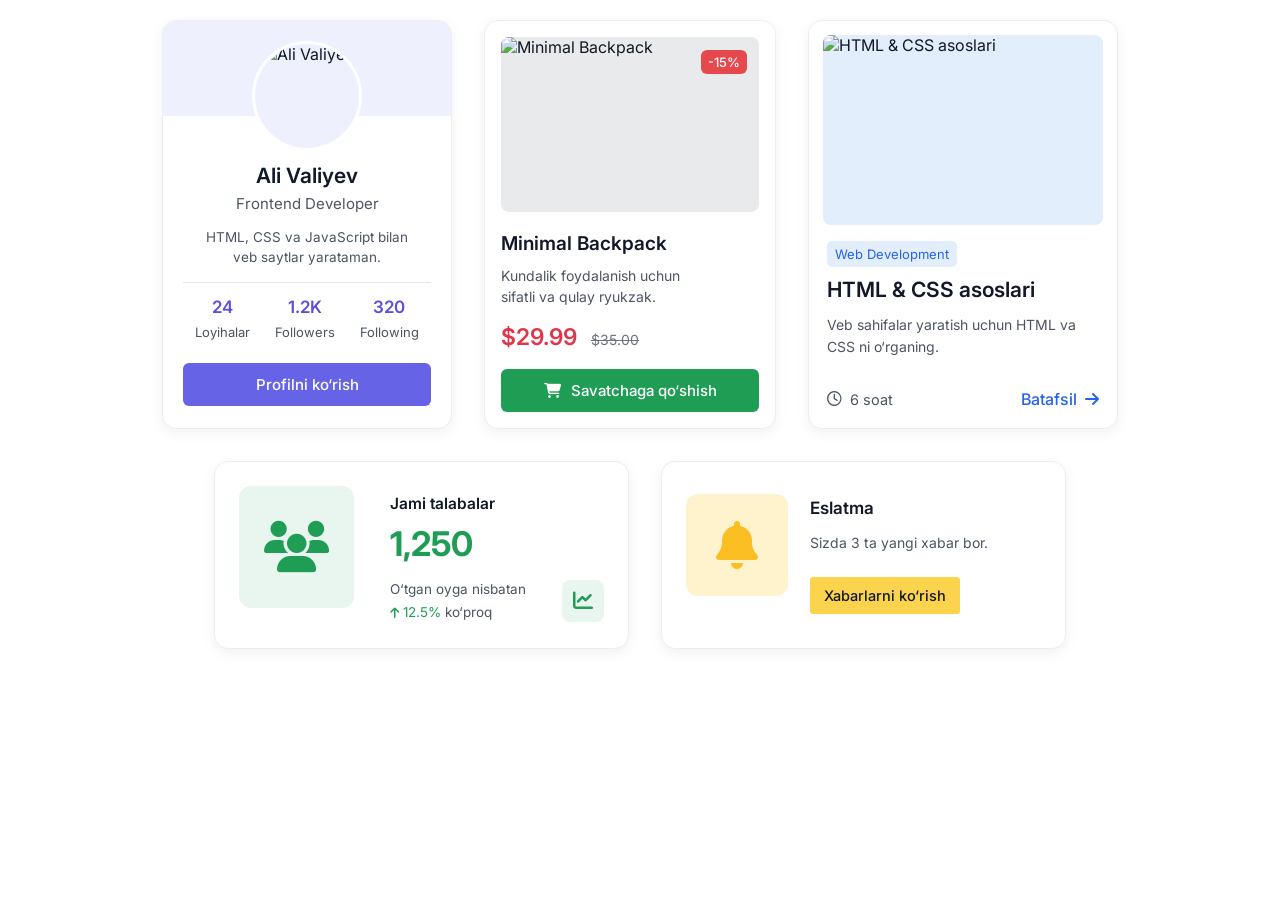
==== lesson-1/index.html @ 9f747f88 "Add HTML structure, CSS styles, and JavaScript for card components" ====
<!DOCTYPE html>
<html lang="uz">

<head>
   <meta charset="UTF-8">
   <meta name="viewport" content="width=device-width, initial-scale=1.0">

   <!-- Font -->
   <link rel="preconnect" href="https://fonts.googleapis.com">
   <link rel="preconnect" href="https://fonts.gstatic.com" crossorigin>
   <link href="https://fonts.googleapis.com/css2?family=Inter:wght@400;500;600;700&display=swap" rel="stylesheet">

   <!-- Icons -->
   <link rel="stylesheet" href="https://cdnjs.cloudflare.com/ajax/libs/font-awesome/6.5.1/css/all.min.css">

   <title>Cards</title>

   <style>
      * {
         margin: 0;
         padding: 0;
         box-sizing: border-box;
      }

      body {
         background: #ffffff;
         font-family: 'Inter', sans-serif;
         color: #111827;
         padding: 20px;
      }

      .container {
         max-width: 980px;
         margin: 0 auto;
      }

      .row {
         display: flex;
         gap: 32px;
         flex-wrap: wrap;
         justify-content: center;
      }

      .row+.row {
         margin-top: 32px;
      }

      .card {
         background: #fff;
         border: 1px solid #eceef2;
         border-radius: 14px;
         box-shadow: 0 4px 14px rgba(17, 24, 39, 0.06);
         overflow: hidden;
      }

      .btn {
         display: flex;
         align-items: center;
         justify-content: center;
         gap: 10px;
         width: 100%;
         padding: 12px;
         border: none;
         border-radius: 6px;
         color: #fff;
         font-family: inherit;
         font-size: 15px;
         font-weight: 500;
         cursor: pointer;
         transition: opacity 0.2s;
      }

      .btn:hover {
         opacity: 0.9;
      }

      /* ===== Profile card ===== */
      .profile {
         width: 290px;
         text-align: center;
      }

      .profile-cover {
         height: 95px;
         background: #eef0fe;
      }

      .profile-avatar {
         width: 110px;
         height: 110px;
         margin: -75px auto 0;
         border-radius: 50%;
         border: 3px solid #fff;
         background: #eef0fe;
         overflow: hidden;
         position: relative;
      }

      .profile-avatar img {
         width: 100%;
         height: 100%;
         object-fit: cover;
      }

      .profile-body {
         padding: 12px 20px 20px;
      }

      .profile-name {
         font-size: 21px;
         font-weight: 600;
         margin-bottom: 6px;
      }

      .profile-role {
         font-size: 15px;
         color: #4b5563;
         margin-bottom: 14px;
      }

      .profile-desc {
         font-size: 13.5px;
         color: #4b5563;
         line-height: 1.5;
         padding-bottom: 14px;
         border-bottom: 1px solid #e5e7eb;
      }

      .profile-stats {
         display: flex;
         justify-content: space-around;
         margin: 14px 0 22px;
      }

      .profile-stats b {
         display: block;
         font-size: 17px;
         font-weight: 600;
         color: #5b50d6;
         margin-bottom: 4px;
      }

      .profile-stats span {
         font-size: 13px;
         color: #4b5563;
      }

      .btn-purple {
         background: #6763e6;
      }

      /* ===== Product card ===== */
      .product {
         width: 292px;
         padding: 16px;
      }

      .product-image {
         position: relative;
         height: 175px;
         border-radius: 8px;
         overflow: hidden;
         background: #e9eaec;
      }

      .product-image img {
         width: 100%;
         height: 100%;
         object-fit: cover;
      }

      .badge-sale {
         position: absolute;
         top: 13px;
         right: 12px;
         background: #e5484d;
         color: #fff;
         font-size: 13px;
         font-weight: 500;
         padding: 4px 7px;
         border-radius: 6px;
      }

      .product-title {
         font-size: 19px;
         font-weight: 600;
         margin: 20px 0 10px;
      }

      .product-desc {
         font-size: 14px;
         color: #4b5563;
         line-height: 1.5;
         max-width: 190px;
      }

      .product-price {
         display: flex;
         align-items: baseline;
         gap: 14px;
         margin: 16px 0 18px;
      }

      .product-price b {
         font-size: 23px;
         font-weight: 600;
         color: #e0364a;
      }

      .product-price s {
         font-size: 14px;
         color: #6b7280;
      }

      .btn-green {
         background: #1f9d55;
      }

      /* ===== Course card ===== */
      .course {
         width: 310px;
         padding: 14px;
      }

      .course-image {
         height: 190px;
         border-radius: 8px;
         background: #e3eefd;
         overflow: hidden;
      }

      .course-image img {
         width: 100%;
         height: 100%;
         object-fit: cover;
      }

      .course-body {
         padding: 16px 4px 4px;
      }

      .course-tag {
         display: inline-block;
         background: #e3eefd;
         color: #2563eb;
         font-size: 13px;
         padding: 5px 8px;
         border-radius: 5px;
      }

      .course-title {
         font-size: 21px;
         font-weight: 600;
         margin: 10px 0 12px;
      }

      .course-desc {
         font-size: 14px;
         color: #4b5563;
         line-height: 1.55;
      }

      .course-footer {
         display: flex;
         justify-content: space-between;
         align-items: center;
         margin-top: 32px;
      }

      .course-time {
         display: flex;
         align-items: center;
         gap: 8px;
         font-size: 14.5px;
         color: #4b5563;
      }

      .course-link {
         display: flex;
         align-items: center;
         gap: 8px;
         color: #2563eb;
         font-size: 16px;
         font-weight: 500;
         text-decoration: none;
      }

      /* ===== Stats card ===== */
      .stats {
         width: 415px;
         padding: 24px;
         display: flex;
         gap: 36px;
         position: relative;
      }

      .icon-box {
         flex-shrink: 0;
         display: flex;
         align-items: center;
         justify-content: center;
         border-radius: 12px;
      }

      .stats-icon {
         width: 115px;
         height: 122px;
         background: #e9f6ef;
         color: #1f9d55;
         font-size: 52px;
      }

      .stats-title {
         font-size: 15.5px;
         font-weight: 600;
         margin-top: 8px;
      }

      .stats-number {
         font-size: 34px;
         font-weight: 700;
         color: #1f9d55;
         margin: 10px 0 14px;
      }

      .stats-text {
         font-size: 13.5px;
         color: #4b5563;
         line-height: 1.7;
      }

      .stats-text .up {
         color: #1f9d55;
      }

      .stats-text .up i {
         font-size: 12px;
      }

      .stats-chart {
         position: absolute;
         right: 24px;
         bottom: 26px;
         width: 42px;
         height: 42px;
         border-radius: 8px;
         background: #e9f6ef;
         color: #1f9d55;
         font-size: 20px;
      }

      /* ===== Notification card ===== */
      .notify {
         width: 405px;
         padding: 30px 24px;
         display: flex;
         gap: 22px;
      }

      .notify-icon {
         width: 102px;
         height: 102px;
         background: #fef3cd;
         margin-top: 2px;
         color: #fbbf24;
         font-size: 48px;
      }

      .notify-title {
         font-size: 17px;
         font-weight: 600;
         margin-top: 6px;
      }

      .notify-text {
         font-size: 14px;
         color: #4b5563;
         margin: 16px 0 26px;
      }

      .btn-yellow {
         width: auto;
         background: #fcd34d;
         color: #111827;
         padding: 10px 14px;
         border-radius: 3px;
         font-size: 14.5px;
      }
   </style>
</head>

<body>
   <div class="container">

      <div class="row">

         <!-- Profile card -->
         <div class="card profile">
            <div class="profile-cover"></div>

            <div class="profile-avatar">
               <img src="https://api.dicebear.com/9.x/avataaars/svg?seed=Ali&backgroundColor=eef0fe&top=shortFlat&hairColor=2c1b18&eyes=happy&eyebrows=defaultNatural&mouth=smile&skinColor=edb98a&clothing=hoodie&clothesColor=5b50d6&facialHairProbability=0&accessoriesProbability=0" alt="Ali Valiyev">
            </div>

            <div class="profile-body">
               <h2 class="profile-name">Ali Valiyev</h2>
               <p class="profile-role">Frontend Developer</p>
               <p class="profile-desc">
                  HTML, CSS va JavaScript bilan<br>
                  veb saytlar yarataman.
               </p>

               <div class="profile-stats">
                  <div><b>24</b><span>Loyihalar</span></div>
                  <div><b>1.2K</b><span>Followers</span></div>
                  <div><b>320</b><span>Following</span></div>
               </div>

               <button class="btn btn-purple">Profilni ko‘rish</button>
            </div>
         </div>

         <!-- Product card -->
         <div class="card product">
            <div class="product-image">
               <img src="https://images.unsplash.com/photo-1553062407-98eeb64c6a62?w=600" alt="Minimal Backpack">
               <span class="badge-sale">-15%</span>
            </div>

            <h2 class="product-title">Minimal Backpack</h2>
            <p class="product-desc">
               Kundalik foydalanish uchun sifatli va qulay ryukzak.
            </p>

            <div class="product-price">
               <b>$29.99</b>
               <s>$35.00</s>
            </div>

            <button class="btn btn-green">
               <i class="fa-solid fa-cart-shopping"></i>
               Savatchaga qo‘shish
            </button>
         </div>

         <!-- Course card -->
         <div class="card course">
            <div class="course-image">
               <img src="https://images.unsplash.com/photo-1498050108023-c5249f4df085?w=700" alt="HTML & CSS asoslari">
            </div>

            <div class="course-body">
               <span class="course-tag">Web Development</span>
               <h2 class="course-title">HTML &amp; CSS asoslari</h2>
               <p class="course-desc">
                  Veb sahifalar yaratish uchun HTML va CSS ni o‘rganing.
               </p>

               <div class="course-footer">
                  <span class="course-time">
                     <i class="fa-regular fa-clock"></i>
                     6 soat
                  </span>

                  <a href="#" class="course-link">
                     Batafsil
                     <i class="fa-solid fa-arrow-right"></i>
                  </a>
               </div>
            </div>
         </div>

      </div>

      <div class="row">

         <!-- Statistics card -->
         <div class="card stats">
            <div class="icon-box stats-icon">
               <i class="fa-solid fa-users"></i>
            </div>

            <div>
               <h3 class="stats-title">Jami talabalar</h3>
               <h2 class="stats-number">1,250</h2>
               <p class="stats-text">
                  O‘tgan oyga nisbatan<br>
                  <span class="up"><i class="fa-solid fa-arrow-up"></i> 12.5%</span> ko‘proq
               </p>
            </div>

            <div class="icon-box stats-chart">
               <i class="fa-solid fa-chart-line"></i>
            </div>
         </div>

         <!-- Notification card -->
         <div class="card notify">
            <div class="icon-box notify-icon">
               <i class="fa-solid fa-bell"></i>
            </div>

            <div>
               <h3 class="notify-title">Eslatma</h3>
               <p class="notify-text">Sizda 3 ta yangi xabar bor.</p>
               <button class="btn btn-yellow">Xabarlarni ko‘rish</button>
            </div>
         </div>

      </div>

   </div>
</body>

</html>
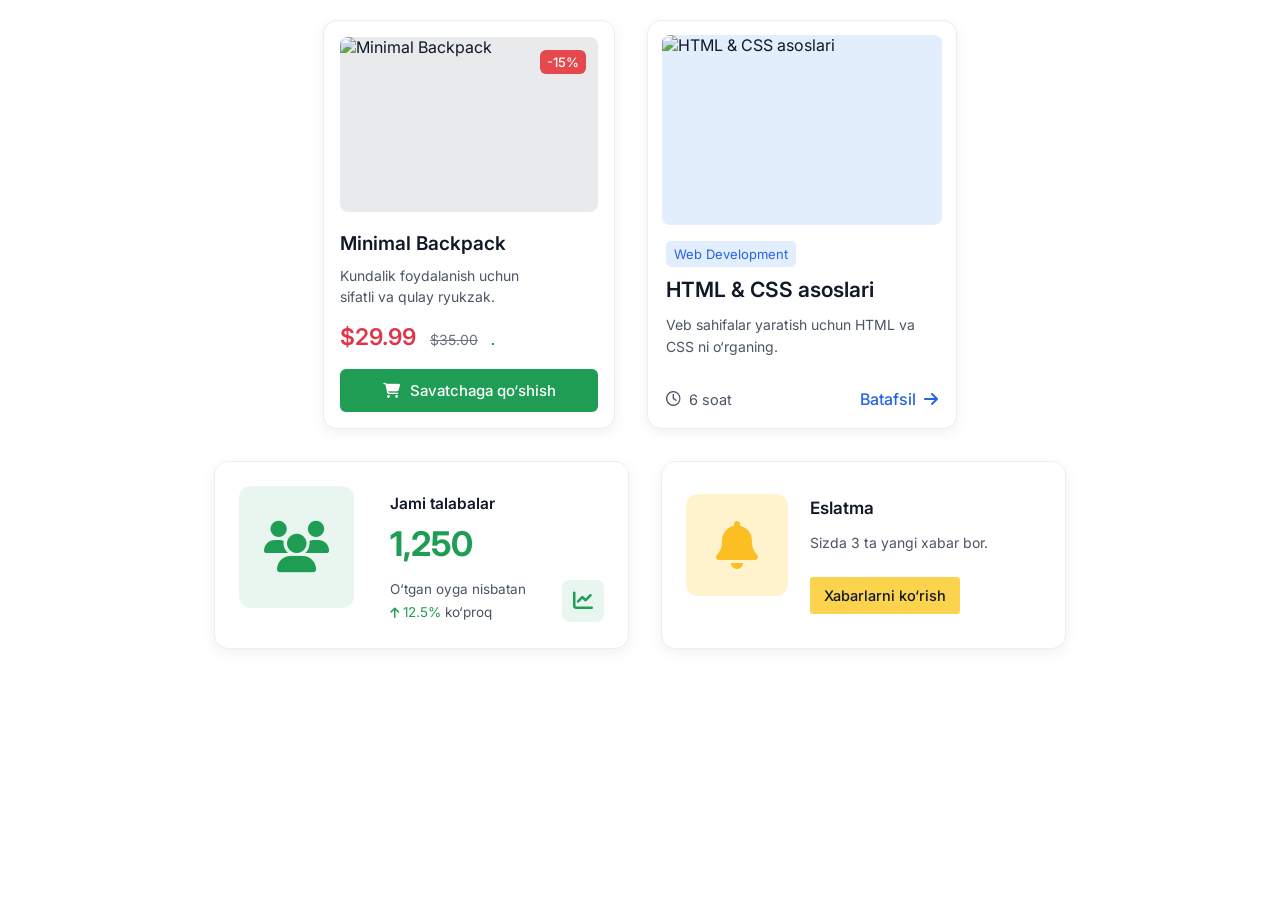
==== commit ab1d4e39: "Add new features and examples for various HTML and JavaScript tasks - Implement a simple calculator " ====
--- a/lesson-1/index.html
+++ b/lesson-1/index.html
@@ -74,80 +74,7 @@
          opacity: 0.9;
       }
 
-      /* ===== Profile card ===== */
-      .profile {
-         width: 290px;
-         text-align: center;
-      }
-
-      .profile-cover {
-         height: 95px;
-         background: #eef0fe;
-      }
-
-      .profile-avatar {
-         width: 110px;
-         height: 110px;
-         margin: -75px auto 0;
-         border-radius: 50%;
-         border: 3px solid #fff;
-         background: #eef0fe;
-         overflow: hidden;
-         position: relative;
-      }
-
-      .profile-avatar img {
-         width: 100%;
-         height: 100%;
-         object-fit: cover;
-      }
-
-      .profile-body {
-         padding: 12px 20px 20px;
-      }
-
-      .profile-name {
-         font-size: 21px;
-         font-weight: 600;
-         margin-bottom: 6px;
-      }
-
-      .profile-role {
-         font-size: 15px;
-         color: #4b5563;
-         margin-bottom: 14px;
-      }
-
-      .profile-desc {
-         font-size: 13.5px;
-         color: #4b5563;
-         line-height: 1.5;
-         padding-bottom: 14px;
-         border-bottom: 1px solid #e5e7eb;
-      }
-
-      .profile-stats {
-         display: flex;
-         justify-content: space-around;
-         margin: 14px 0 22px;
-      }
-
-      .profile-stats b {
-         display: block;
-         font-size: 17px;
-         font-weight: 600;
-         color: #5b50d6;
-         margin-bottom: 4px;
-      }
-
-      .profile-stats span {
-         font-size: 13px;
-         color: #4b5563;
-      }
-
-      .btn-purple {
-         background: #6763e6;
-      }
+
 
       /* ===== Product card ===== */
       .product {
@@ -394,31 +321,7 @@
 
       <div class="row">
 
-         <!-- Profile card -->
-         <div class="card profile">
-            <div class="profile-cover"></div>
-
-            <div class="profile-avatar">
-               <img src="https://api.dicebear.com/9.x/avataaars/svg?seed=Ali&backgroundColor=eef0fe&top=shortFlat&hairColor=2c1b18&eyes=happy&eyebrows=defaultNatural&mouth=smile&skinColor=edb98a&clothing=hoodie&clothesColor=5b50d6&facialHairProbability=0&accessoriesProbability=0" alt="Ali Valiyev">
-            </div>
-
-            <div class="profile-body">
-               <h2 class="profile-name">Ali Valiyev</h2>
-               <p class="profile-role">Frontend Developer</p>
-               <p class="profile-desc">
-                  HTML, CSS va JavaScript bilan<br>
-                  veb saytlar yarataman.
-               </p>
-
-               <div class="profile-stats">
-                  <div><b>24</b><span>Loyihalar</span></div>
-                  <div><b>1.2K</b><span>Followers</span></div>
-                  <div><b>320</b><span>Following</span></div>
-               </div>
-
-               <button class="btn btn-purple">Profilni ko‘rish</button>
-            </div>
-         </div>
+
 
          <!-- Product card -->
          <div class="card product">
@@ -435,11 +338,11 @@
             <div class="product-price">
                <b>$29.99</b>
                <s>$35.00</s>
+               <div style="width: 1px; border: 1px solid #1f9d55;"></div>
             </div>
 
             <button class="btn btn-green">
-               <i class="fa-solid fa-cart-shopping"></i>
-               Savatchaga qo‘shish
+               <i class="fa-solid fa-cart-shopping"></i> Savatchaga qo‘shish
             </button>
          </div>
 
@@ -512,4 +415,4 @@
    </div>
 </body>
 
-</html>
+</html>
